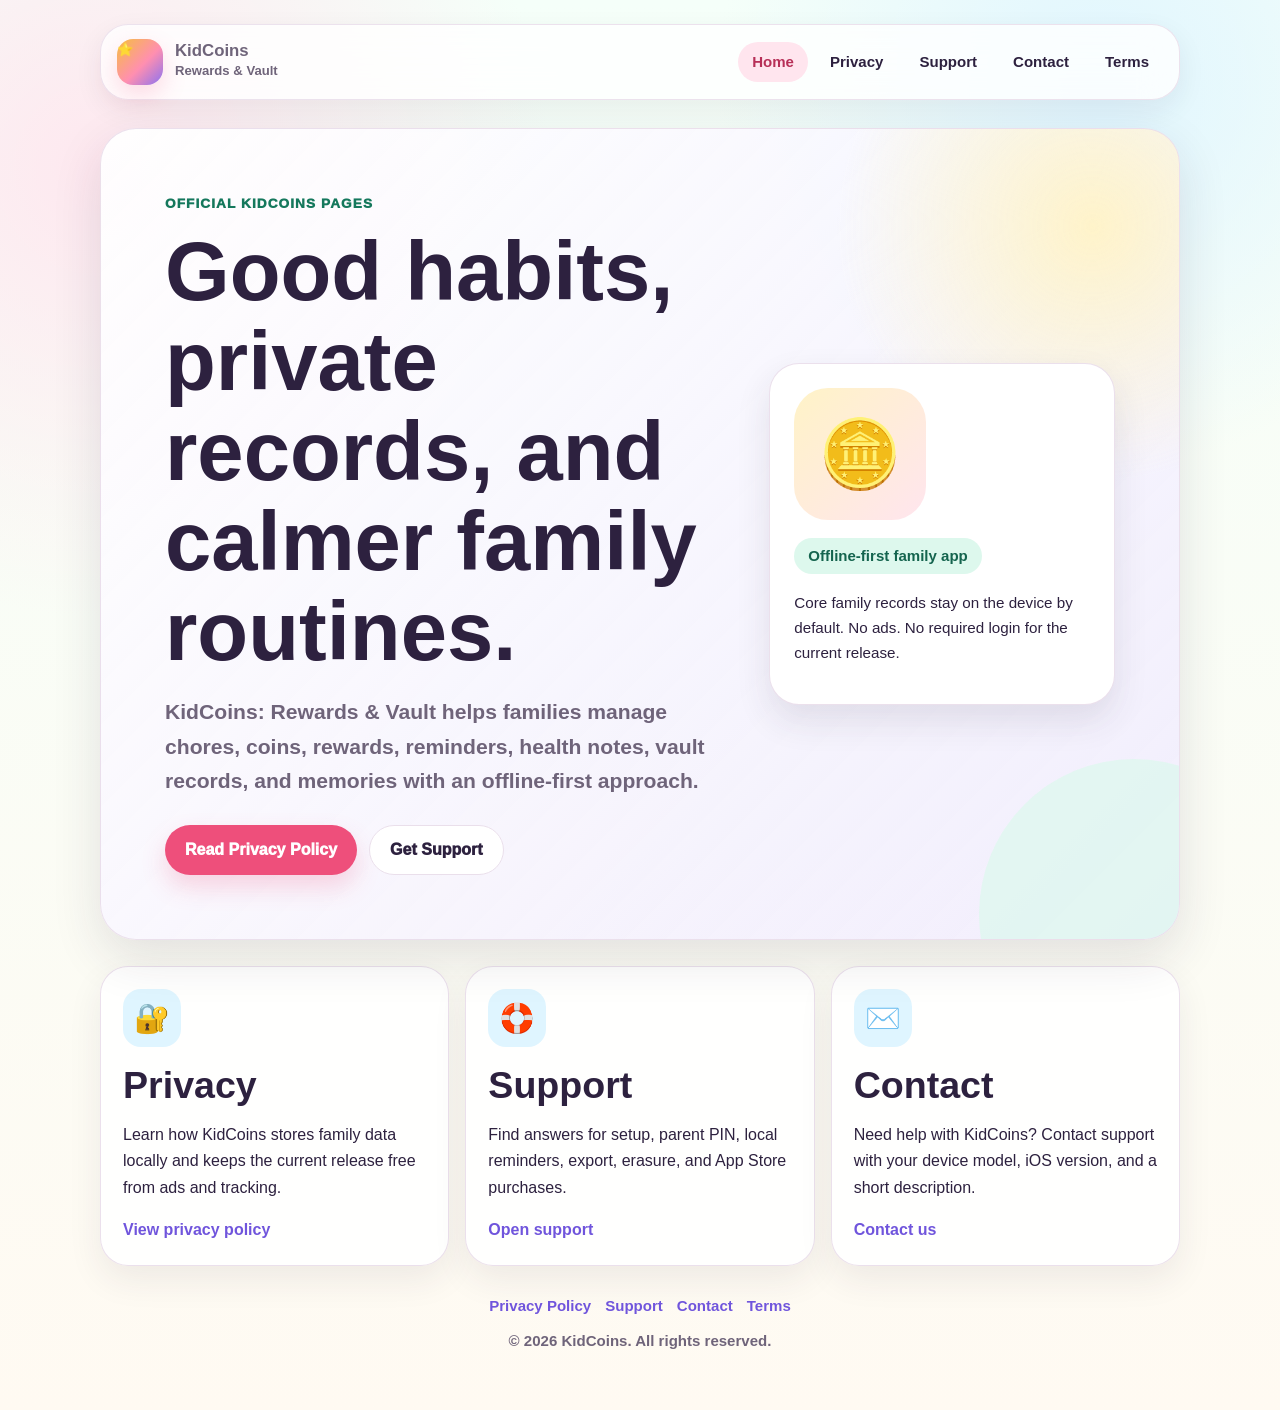
==== KidCoins/index.html @ dc4ed21d "Add files via upload" ====
<!doctype html>
<html lang="en">
<head>
    <meta charset="utf-8">
    <meta name="viewport" content="width=device-width, initial-scale=1">
    <title>KidCoins: Rewards & Vault</title>
    <meta name="description" content="Official support, privacy, and contact pages for KidCoins: Rewards & Vault.">
    <link rel="stylesheet" href="styles.css">
</head>
<body>
    <main class="site-shell">
        <nav class="nav" aria-label="Main navigation">
            <a class="brand" href="index.html">
                <span class="brand-mark" aria-hidden="true">⭐</span>
                <span>
                    <strong>KidCoins</strong>
                    <span>Rewards & Vault</span>
                </span>
            </a>
            <div class="nav-links">
                <a aria-current="page" href="index.html">Home</a>
                <a href="privacy.html">Privacy</a>
                <a href="support.html">Support</a>
                <a href="contact.html">Contact</a>
                <a href="terms.html">Terms</a>
            </div>
        </nav>

        <section class="hero">
            <div>
                <p class="eyebrow">Official KidCoins Pages</p>
                <h1>Good habits, private records, and calmer family routines.</h1>
                <p class="lede">KidCoins: Rewards & Vault helps families manage chores, coins, rewards, reminders, health notes, vault records, and memories with an offline-first approach.</p>
                <div class="button-row">
                    <a class="button" href="privacy.html">Read Privacy Policy</a>
                    <a class="button secondary" href="support.html">Get Support</a>
                </div>
            </div>
            <aside class="hero-card" aria-label="App summary">
                <div class="mascot" aria-hidden="true">🪙</div>
                <span class="status-pill">Offline-first family app</span>
                <p class="fine-print">Core family records stay on the device by default. No ads. No required login for the current release.</p>
            </aside>
        </section>

        <section class="grid" aria-label="Quick links">
            <article class="card">
                <div class="icon" aria-hidden="true">🔐</div>
                <h2>Privacy</h2>
                <p>Learn how KidCoins stores family data locally and keeps the current release free from ads and tracking.</p>
                <a href="privacy.html">View privacy policy</a>
            </article>
            <article class="card">
                <div class="icon" aria-hidden="true">🛟</div>
                <h2>Support</h2>
                <p>Find answers for setup, parent PIN, local reminders, export, erasure, and App Store purchases.</p>
                <a href="support.html">Open support</a>
            </article>
            <article class="card">
                <div class="icon" aria-hidden="true">✉️</div>
                <h2>Contact</h2>
                <p>Need help with KidCoins? Contact support with your device model, iOS version, and a short description.</p>
                <a href="contact.html">Contact us</a>
            </article>
        </section>

        <footer class="footer">
            <div class="footer-links">
                <a href="privacy.html">Privacy Policy</a>
                <a href="support.html">Support</a>
                <a href="contact.html">Contact</a>
                <a href="terms.html">Terms</a>
            </div>
            <div>© 2026 KidCoins. All rights reserved.</div>
        </footer>
    </main>
</body>
</html>
---- KidCoins/styles.css ----
:root {
    color-scheme: light;
    --ink: #2d213f;
    --muted: #6f647a;
    --line: #eadfeb;
    --paper: #fffdf9;
    --mint: #ddf8ed;
    --mint-deep: #35c092;
    --pink: #ee4f7b;
    --pink-soft: #ffe5ee;
    --lilac: #8b72f1;
    --lilac-soft: #eee8ff;
    --sun: #f6be3f;
    --sun-soft: #fff3c7;
    --blue-soft: #dff5ff;
    --shadow: 0 18px 50px rgba(45, 33, 63, 0.12);
}

* {
    box-sizing: border-box;
}

html {
    scroll-behavior: smooth;
}

body {
    margin: 0;
    min-height: 100vh;
    font-family: ui-rounded, "SF Pro Rounded", "Avenir Next Rounded", "Nunito", -apple-system, BlinkMacSystemFont, "Segoe UI", sans-serif;
    color: var(--ink);
    background:
        radial-gradient(circle at 8% 12%, rgba(255, 229, 238, 0.9), transparent 28rem),
        radial-gradient(circle at 86% 6%, rgba(223, 245, 255, 0.95), transparent 24rem),
        linear-gradient(180deg, #f5fff9 0%, #fffaf2 100%);
    line-height: 1.65;
}

a {
    color: #7055dc;
    font-weight: 800;
    text-decoration: none;
}

a:hover,
a:focus {
    text-decoration: underline;
}

.site-shell {
    width: min(1080px, calc(100% - 32px));
    margin: 0 auto;
    padding: 24px 0 56px;
}

.nav {
    display: flex;
    align-items: center;
    justify-content: space-between;
    gap: 18px;
    margin-bottom: 28px;
    padding: 14px 16px;
    border: 1px solid rgba(234, 223, 235, 0.9);
    border-radius: 28px;
    background: rgba(255, 255, 255, 0.8);
    box-shadow: 0 10px 28px rgba(45, 33, 63, 0.07);
    backdrop-filter: blur(18px);
}

.brand {
    display: flex;
    align-items: center;
    gap: 12px;
    color: var(--ink);
}

.brand-mark {
    display: grid;
    width: 46px;
    height: 46px;
    place-items: center;
    border-radius: 16px;
    background: linear-gradient(135deg, var(--sun) 0%, #ff8fb0 56%, var(--lilac) 100%);
    box-shadow: 0 10px 24px rgba(238, 79, 123, 0.2);
    color: white;
    font-size: 1.45rem;
}

.brand strong {
    display: block;
    font-size: 1.05rem;
    line-height: 1.1;
}

.brand span {
    display: block;
    color: var(--muted);
    font-size: 0.82rem;
    font-weight: 700;
}

.nav-links {
    display: flex;
    flex-wrap: wrap;
    gap: 8px;
    justify-content: flex-end;
}

.nav-links a {
    display: inline-flex;
    min-height: 40px;
    align-items: center;
    border-radius: 999px;
    padding: 0 14px;
    color: var(--ink);
    font-size: 0.94rem;
    font-weight: 850;
}

.nav-links a[aria-current="page"],
.nav-links a:hover {
    background: var(--pink-soft);
    color: #b72f57;
    text-decoration: none;
}

.hero {
    overflow: hidden;
    position: relative;
    display: grid;
    gap: 28px;
    grid-template-columns: minmax(0, 1.25fr) minmax(280px, 0.75fr);
    align-items: center;
    margin-bottom: 26px;
    border: 1px solid rgba(234, 223, 235, 0.95);
    border-radius: 36px;
    padding: clamp(28px, 5vw, 64px);
    background:
        radial-gradient(circle at 92% 12%, rgba(255, 243, 199, 0.95), transparent 16rem),
        linear-gradient(135deg, rgba(255, 255, 255, 0.92) 0%, rgba(238, 232, 255, 0.74) 100%);
    box-shadow: var(--shadow);
}

.hero::after {
    content: "";
    position: absolute;
    right: -110px;
    bottom: -130px;
    width: 310px;
    height: 310px;
    border-radius: 50%;
    background: rgba(221, 248, 237, 0.72);
}

.eyebrow {
    margin: 0 0 12px;
    color: #15785c;
    font-size: 0.85rem;
    font-weight: 950;
    letter-spacing: 0.08em;
    text-transform: uppercase;
}

h1,
h2,
h3 {
    line-height: 1.08;
    letter-spacing: 0;
}

h1 {
    max-width: 760px;
    margin: 0;
    font-size: clamp(2.4rem, 7vw, 5.2rem);
}

h2 {
    margin: 0 0 16px;
    font-size: clamp(1.7rem, 3vw, 2.35rem);
}

h3 {
    margin: 0 0 8px;
    font-size: 1.15rem;
}

.lede {
    max-width: 700px;
    margin: 18px 0 0;
    color: var(--muted);
    font-size: clamp(1.08rem, 2vw, 1.32rem);
    font-weight: 650;
}

.hero-card {
    position: relative;
    z-index: 1;
    border: 1px solid rgba(234, 223, 235, 0.95);
    border-radius: 30px;
    padding: 24px;
    background: white;
    box-shadow: 0 16px 35px rgba(45, 33, 63, 0.11);
}

.mascot {
    display: grid;
    width: 132px;
    height: 132px;
    margin-bottom: 18px;
    place-items: center;
    border-radius: 34px;
    background: linear-gradient(135deg, var(--sun-soft), var(--pink-soft));
    font-size: 4.2rem;
}

.status-pill {
    display: inline-flex;
    align-items: center;
    gap: 8px;
    min-height: 36px;
    border-radius: 999px;
    padding: 0 14px;
    background: var(--mint);
    color: #14644e;
    font-size: 0.94rem;
    font-weight: 900;
}

.grid {
    display: grid;
    grid-template-columns: repeat(3, minmax(0, 1fr));
    gap: 16px;
    margin: 26px 0;
}

.card,
.content {
    border: 1px solid rgba(234, 223, 235, 0.95);
    border-radius: 28px;
    background: rgba(255, 255, 255, 0.9);
    box-shadow: 0 14px 34px rgba(45, 33, 63, 0.08);
}

.card {
    padding: 22px;
}

.icon {
    display: grid;
    width: 58px;
    height: 58px;
    margin-bottom: 18px;
    place-items: center;
    border-radius: 18px;
    background: var(--blue-soft);
    font-size: 1.8rem;
}

.content {
    padding: clamp(24px, 4vw, 44px);
}

.content + .content {
    margin-top: 18px;
}

.content p,
.content li {
    color: var(--muted);
    font-weight: 620;
}

.content strong {
    color: var(--ink);
}

ul {
    margin: 0;
    padding-left: 1.15rem;
}

li {
    margin: 0.55rem 0;
}

.callout {
    margin: 22px 0;
    border: 1px solid rgba(53, 192, 146, 0.28);
    border-radius: 24px;
    padding: 20px;
    background: var(--mint);
}

.callout p {
    margin: 0;
    color: #145f4b;
    font-weight: 850;
}

.button-row {
    display: flex;
    flex-wrap: wrap;
    gap: 12px;
    margin-top: 26px;
}

.button {
    display: inline-flex;
    min-height: 50px;
    align-items: center;
    justify-content: center;
    border-radius: 999px;
    padding: 0 20px;
    background: var(--pink);
    color: white;
    box-shadow: 0 12px 24px rgba(238, 79, 123, 0.22);
    font-weight: 950;
}

.button.secondary {
    background: white;
    color: var(--ink);
    border: 1px solid var(--line);
    box-shadow: none;
}

.footer {
    margin-top: 28px;
    color: var(--muted);
    text-align: center;
    font-size: 0.94rem;
    font-weight: 650;
}

.footer-links {
    display: flex;
    flex-wrap: wrap;
    justify-content: center;
    gap: 14px;
    margin-bottom: 10px;
}

.fine-print {
    font-size: 0.95rem;
}

.support-list {
    display: grid;
    grid-template-columns: repeat(2, minmax(0, 1fr));
    gap: 14px;
    margin-top: 18px;
}

.support-item {
    border: 1px solid var(--line);
    border-radius: 22px;
    padding: 18px;
    background: #fffdfa;
}

@media (max-width: 820px) {
    .nav {
        align-items: flex-start;
        flex-direction: column;
    }

    .nav-links {
        justify-content: flex-start;
    }

    .hero,
    .grid,
    .support-list {
        grid-template-columns: 1fr;
    }

    .site-shell {
        width: min(100% - 20px, 1080px);
        padding-top: 10px;
    }
}
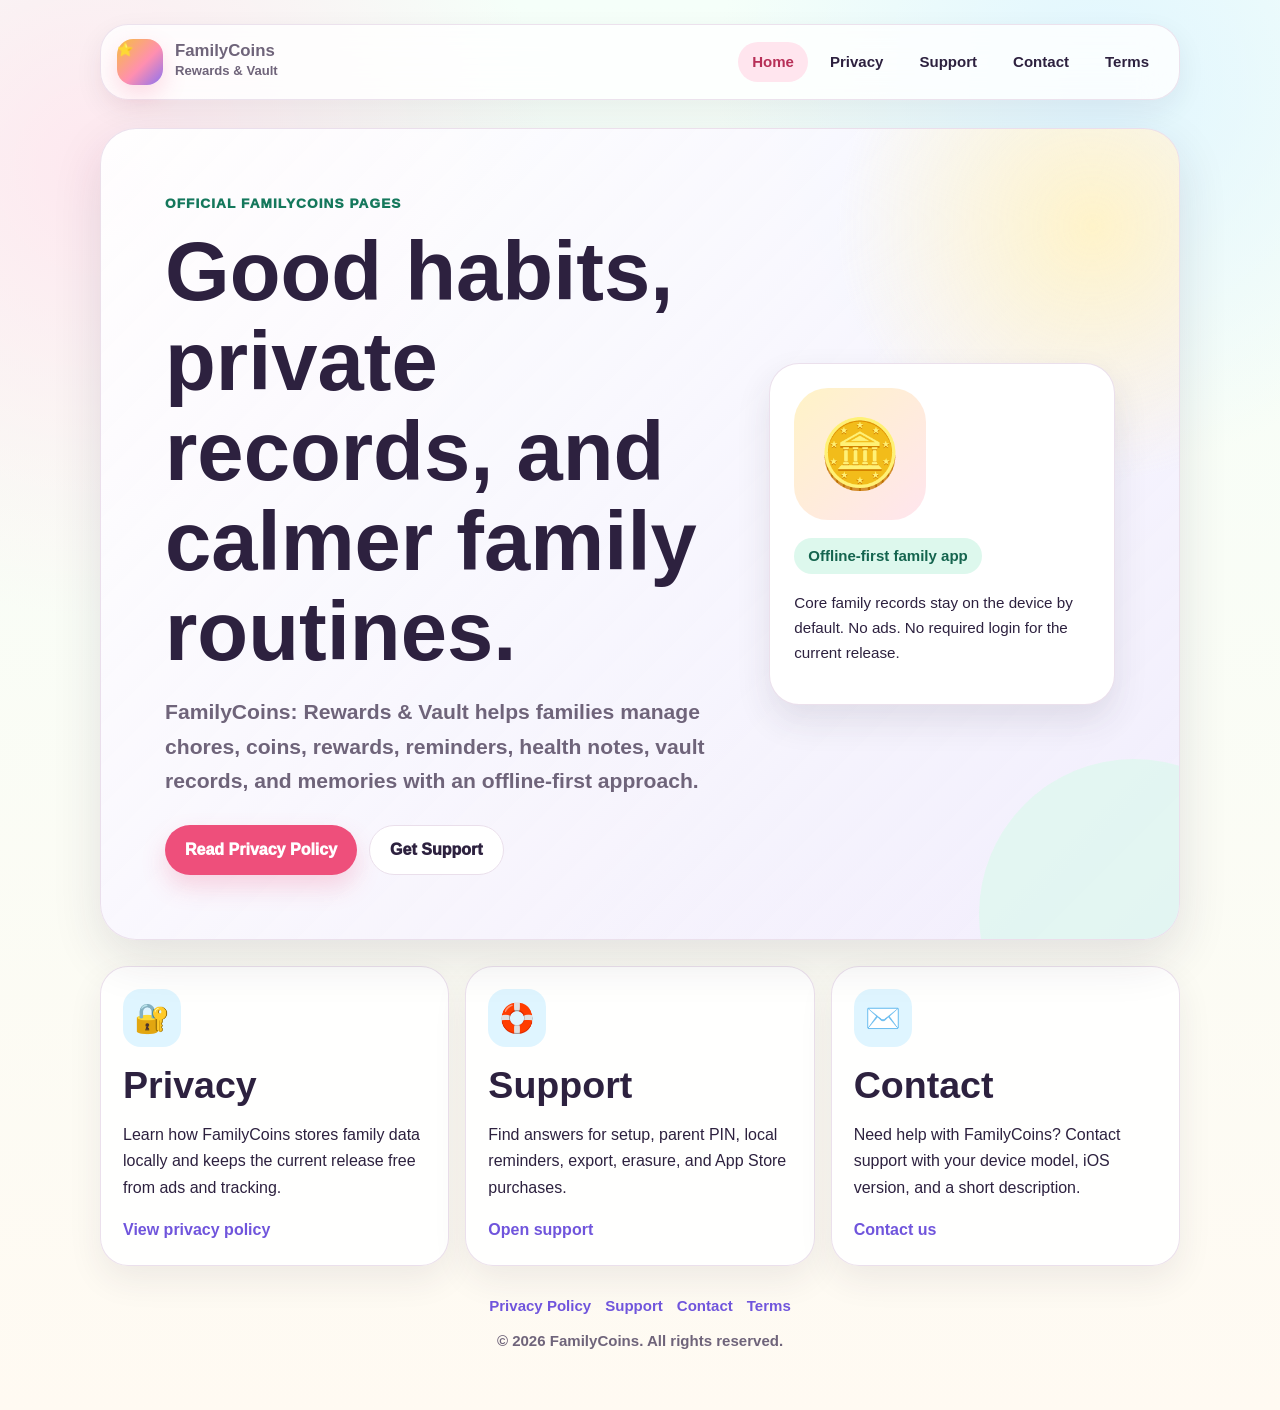
==== commit 34089b18: "Rebrand KidCoins pages for App Review" ====
--- a/KidCoins/index.html
+++ b/KidCoins/index.html
@@ -3,8 +3,8 @@
 <head>
     <meta charset="utf-8">
     <meta name="viewport" content="width=device-width, initial-scale=1">
-    <title>KidCoins: Rewards & Vault</title>
-    <meta name="description" content="Official support, privacy, and contact pages for KidCoins: Rewards & Vault.">
+    <title>FamilyCoins: Rewards & Vault</title>
+    <meta name="description" content="Official support, privacy, and contact pages for FamilyCoins: Rewards & Vault.">
     <link rel="stylesheet" href="styles.css">
 </head>
 <body>
@@ -13,7 +13,7 @@
             <a class="brand" href="index.html">
                 <span class="brand-mark" aria-hidden="true">⭐</span>
                 <span>
-                    <strong>KidCoins</strong>
+                    <strong>FamilyCoins</strong>
                     <span>Rewards & Vault</span>
                 </span>
             </a>
@@ -28,9 +28,9 @@
 
         <section class="hero">
             <div>
-                <p class="eyebrow">Official KidCoins Pages</p>
+                <p class="eyebrow">Official FamilyCoins Pages</p>
                 <h1>Good habits, private records, and calmer family routines.</h1>
-                <p class="lede">KidCoins: Rewards & Vault helps families manage chores, coins, rewards, reminders, health notes, vault records, and memories with an offline-first approach.</p>
+                <p class="lede">FamilyCoins: Rewards & Vault helps families manage chores, coins, rewards, reminders, health notes, vault records, and memories with an offline-first approach.</p>
                 <div class="button-row">
                     <a class="button" href="privacy.html">Read Privacy Policy</a>
                     <a class="button secondary" href="support.html">Get Support</a>
@@ -47,7 +47,7 @@
             <article class="card">
                 <div class="icon" aria-hidden="true">🔐</div>
                 <h2>Privacy</h2>
-                <p>Learn how KidCoins stores family data locally and keeps the current release free from ads and tracking.</p>
+                <p>Learn how FamilyCoins stores family data locally and keeps the current release free from ads and tracking.</p>
                 <a href="privacy.html">View privacy policy</a>
             </article>
             <article class="card">
@@ -59,7 +59,7 @@
             <article class="card">
                 <div class="icon" aria-hidden="true">✉️</div>
                 <h2>Contact</h2>
-                <p>Need help with KidCoins? Contact support with your device model, iOS version, and a short description.</p>
+                <p>Need help with FamilyCoins? Contact support with your device model, iOS version, and a short description.</p>
                 <a href="contact.html">Contact us</a>
             </article>
         </section>
@@ -71,7 +71,7 @@
                 <a href="contact.html">Contact</a>
                 <a href="terms.html">Terms</a>
             </div>
-            <div>© 2026 KidCoins. All rights reserved.</div>
+            <div>© 2026 FamilyCoins. All rights reserved.</div>
         </footer>
     </main>
 </body>
